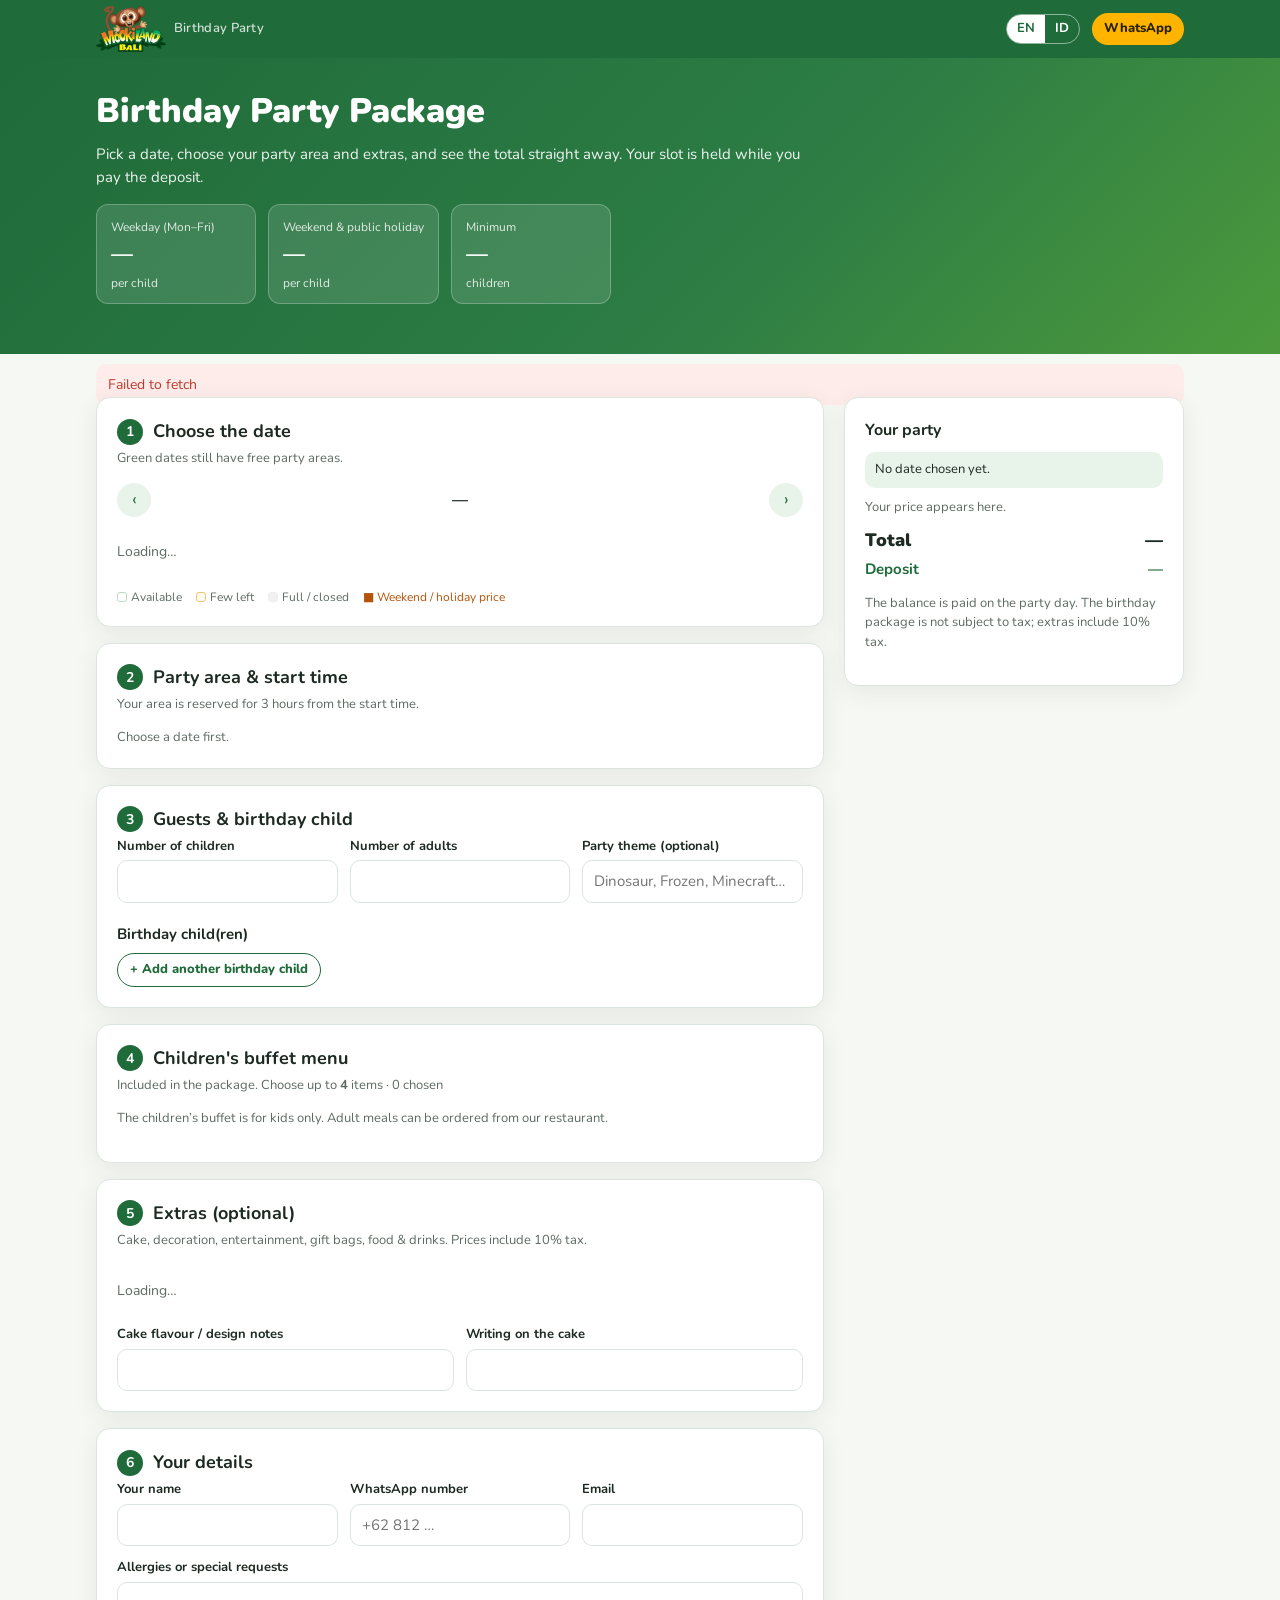
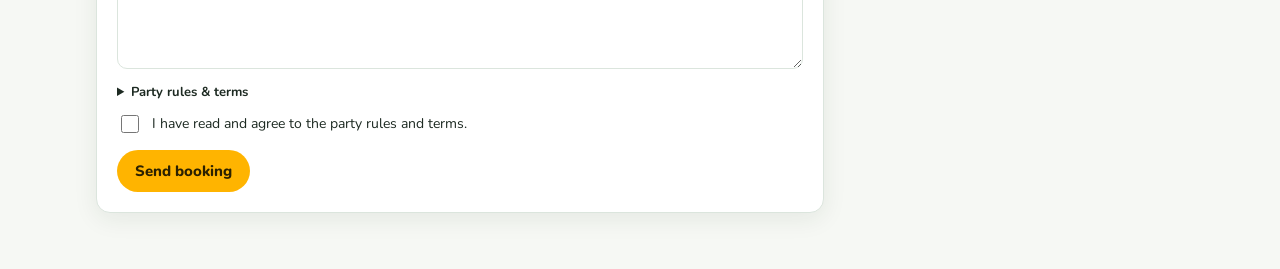
==== docs/index.html @ 391f984b "Admin: auto-draft invoice lines for legacy bookings from Google Form text (package, area, cake, deco" ====
<!doctype html>
<html lang="en">
<head>
<meta charset="utf-8">
<meta name="viewport" content="width=device-width, initial-scale=1">
<title>Mookiland Birthday Party – Booking</title>
<meta name="description" content="Book a birthday party at Mookiland Family Park, Bali.">
<link rel="preconnect" href="https://fonts.googleapis.com">
<link href="https://fonts.googleapis.com/css2?family=Nunito:wght@400;600;700;800;900&display=swap" rel="stylesheet">
<link rel="stylesheet" href="assets/style.css?v=8">
</head>
<body>
<div class="banner hidden" id="adminBanner">Mode admin – booking dicatat dengan sumber ADMIN, tanggal & jam bebas, WhatsApp tidak wajib.</div>
<header class="top">
  <div class="wrap">
    <div class="brand"><img class="logo" src="assets/logo.png" alt="Mookiland Bali"> <small data-i18n="brand_sub">Birthday Party</small></div>
    <div class="sp"></div>
    <div class="lang" role="group" aria-label="Language">
      <button type="button" data-lang="en" class="on">EN</button>
      <button type="button" data-lang="id">ID</button>
    </div>
    <a class="btn sun sm" id="waTop" target="_blank" rel="noopener" data-i18n="wa">WhatsApp</a>
  </div>
</header>

<section class="hero">
  <div class="wrap">
    <h1 data-i18n="hero_t">Birthday Party Package</h1>
    <p data-i18n="hero_p">Pick a date, choose your party area and extras, and see the total straight away. Your slot is held while you pay the deposit.</p>
    <div class="prices">
      <div class="price"><span data-i18n="weekday">Weekday (Mon–Fri)</span><b id="pWeekday">—</b><span data-i18n="per_child">per child</span></div>
      <div class="price"><span data-i18n="weekend">Weekend & public holiday</span><b id="pWeekend">—</b><span data-i18n="per_child">per child</span></div>
      <div class="price"><span data-i18n="min">Minimum</span><b id="pMin">—</b><span data-i18n="children">children</span></div>
    </div>
    <ul class="incl" id="incl"></ul>
  </div>
</section>

<main class="wrap">
  <div id="loadErr" class="err hidden"></div>
  <div class="layout" id="formArea">
    <form id="bookForm" novalidate>
      <section class="card hidden" id="s-type">
        <h2><span class="n">★</span><span>Jenis event (admin)</span></h2>
        <div class="evtype" id="evType">
          <button type="button" class="chip sel" data-ev="BIRTHDAY_PACKAGE">Birthday Package</button>
          <button type="button" class="chip" data-ev="BIRTHDAY_REGULAR_TICKET">Regular Ticket</button>
        </div>
        <p class="sub" id="evTypeSub" style="margin:10px 0 0">Paket birthday: harga per anak (minimum anak berlaku) + menu buffet anak.</p>
      </section>
      <section class="card" id="s-date">
        <h2><span class="n">1</span><span data-i18n="s1">Choose the date</span></h2>
        <p class="sub" id="s1sub" data-i18n="s1_sub">Green dates still have free party areas.</p>
        <div class="cal-head">
          <button type="button" class="cal-nav" id="calPrev" aria-label="Previous month">‹</button>
          <b id="calTitle">—</b>
          <button type="button" class="cal-nav" id="calNext" aria-label="Next month">›</button>
        </div>
        <div class="cal" id="cal"><div class="loading" data-i18n="loading">Loading…</div></div>
        <div class="legend">
          <span><i style="border-color:#b9dcbf"></i><span data-i18n="lg_free">Available</span></span>
          <span><i style="border-color:#f2c66d;background:#fffaf0"></i><span data-i18n="lg_few">Few left</span></span>
          <span><i style="border-color:#eee;background:#f1f1f1"></i><span data-i18n="lg_full">Full / closed</span></span>
          <span style="color:#b45309">■ <span data-i18n="lg_we">Weekend / holiday price</span></span>
        </div>
      </section>

      <section class="card" id="s-slot">
        <h2><span class="n">2</span><span data-i18n="s2">Party area & start time</span></h2>
        <p class="sub" data-i18n="s2_sub">Your area is reserved for 3 hours from the start time.</p>
        <div id="slots" class="slots"><div class="muted small" data-i18n="pick_date_first">Choose a date first.</div></div>
      </section>

      <section class="card" id="s-guests">
        <h2><span class="n">3</span><span data-i18n="s3">Guests & birthday child</span></h2>
        <div class="grid2">
          <div class="field"><label for="children" data-i18n="f_children">Number of children</label><input id="children" type="number" min="1" max="200" inputmode="numeric" required><span class="hint" id="minHint"></span></div>
          <div class="field"><label for="adults" data-i18n="f_adults">Number of adults</label><input id="adults" type="number" min="0" max="400" inputmode="numeric"><span class="hint" id="adultHint"></span></div>
          <div class="field"><label for="theme" data-i18n="f_theme">Party theme (optional)</label><input id="theme" maxlength="100" placeholder="Dinosaur, Frozen, Minecraft…"></div>
        </div>
        <h4 style="margin:16px 0 8px" data-i18n="f_bdkids">Birthday child(ren)</h4>
        <div id="kids"></div>
        <button type="button" class="btn ghost sm" id="addKid" data-i18n="add_kid">+ Add another birthday child</button>
      </section>

      <section class="card" id="s-menu">
        <h2><span class="n">4</span><span data-i18n="s4">Children's buffet menu</span></h2>
        <p class="sub"><span data-i18n="s4_sub">Included in the package. Choose up to</span> <b id="maxMenu">4</b> <span data-i18n="items">items</span> · <span id="menuCount">0</span> <span data-i18n="chosen">chosen</span></p>
        <div id="menu"></div>
        <p class="small muted" data-i18n="menu_note">The children's buffet is for kids only. Adult meals can be ordered from our restaurant.</p>
      </section>

      <section class="card" id="s-addons">
        <h2><span class="n">5</span><span data-i18n="s5">Extras (optional)</span></h2>
        <p class="sub" data-i18n="s5_sub">Cake, decoration, entertainment, gift bags, food & drinks. Prices include 10% tax.</p>
        <div id="addons"><div class="loading" data-i18n="loading">Loading…</div></div>
        <div id="customCake" class="cakebox hidden"></div>
        <div class="grid2" style="margin-top:8px">
          <div class="field" id="cakeDetailsField"><label for="cakeDetails" data-i18n="f_cake">Cake flavour / design notes</label><input id="cakeDetails" maxlength="300"></div>
          <div class="field"><label for="cakeWriting" data-i18n="f_writing">Writing on the cake</label><input id="cakeWriting" maxlength="120"></div>
        </div>
      </section>

      <section class="card" id="s-contact">
        <h2><span class="n">6</span><span data-i18n="s6">Your details</span></h2>
        <div class="grid2">
          <div class="field"><label for="contactName" data-i18n="f_name">Your name</label><input id="contactName" maxlength="100" autocomplete="name" required></div>
          <div class="field"><label for="whatsapp" data-i18n="f_wa">WhatsApp number</label><input id="whatsapp" maxlength="30" autocomplete="tel" inputmode="tel" placeholder="+62 812 …" required></div>
          <div class="field"><label for="email" data-i18n="f_email">Email</label><input id="email" type="email" maxlength="120" autocomplete="email"></div>
        </div>
        <div class="field" style="margin-top:12px"><label for="notes" data-i18n="f_notes">Allergies or special requests</label><textarea id="notes" rows="3" maxlength="1000"></textarea></div>
        <details style="margin:14px 0 10px" class="small">
          <summary style="cursor:pointer;font-weight:700" data-i18n="rules_t">Party rules & terms</summary>
          <ul class="muted" id="rules"></ul>
        </details>
        <label class="check"><input type="checkbox" id="agree"><span data-i18n="agree">I have read and agree to the party rules and terms.</span></label>
        <div id="formErr" class="err hidden"></div>
        <div style="margin-top:14px"><button class="btn sun" type="submit" id="submitBtn" data-i18n="submit">Send booking</button></div>
      </section>
    </form>

    <aside class="card summary" id="summary" aria-live="polite">
      <h3 data-i18n="sum_t">Your party</h3>
      <div class="sel-info" id="selInfo" data-i18n="sel_none">No date chosen yet.</div>
      <div class="lines" id="lines"><div class="muted small" data-i18n="sum_empty">Your price appears here.</div></div>
      <div class="tot"><span id="totalLabel" data-i18n="total">Total</span><span id="total">—</span></div>
      <div class="dep"><span><span data-i18n="deposit">Deposit</span> <span id="depPct"></span></span><span id="deposit">—</span></div>
      <div class="resto" id="resto" hidden></div>
      <div class="notes" id="qNotes"></div>
      <p class="small muted" data-i18n="sum_foot">The balance is paid on the party day. The birthday package is not subject to tax; extras include 10% tax.</p>
    </aside>
  </div>

  <section class="success hidden" id="success">
    <div class="card">
      <h2 data-i18n="ok_t">Booking sent – thank you!</h2>
      <p class="muted" data-i18n="ok_p">Your booking number:</p>
      <div class="bookno" id="okNo">—</div>
      <p id="okWhen"></p>
      <div class="okbox">
        <div class="line"><span data-i18n="total">Total</span><span id="okTotal">—</span></div>
        <div class="line"><b data-i18n="ok_dep">Deposit to pay</b><b id="okDep">—</b></div>
        <p class="small hidden" id="okCake" data-i18n="ok_cake">Your custom cake has a starting price. We will send you the final price once our cake maker has reviewed your design.</p>
        <p class="small"><span data-i18n="ok_hold">Please pay the deposit before</span> <b id="okHold">—</b> <span data-i18n="ok_hold2">to keep your slot.</span></p>
        <div class="bank" id="okBank"></div>
      </div>
      <p class="small muted" data-i18n="ok_mail">We have emailed your confirmation (check your spam folder too). Send the transfer receipt with your booking number on WhatsApp.</p>
      <p><a class="btn sun" id="okWa" target="_blank" rel="noopener" data-i18n="ok_wa">Send booking no. on WhatsApp</a> <a class="btn ghost" href="" id="okNew" data-i18n="ok_new">Make another booking</a></p>
    </div>
  </section>
</main>

<div class="mobilebar" id="mobilebar">
  <div class="t"><span id="mbTotal">—</span><small><span data-i18n="deposit">Deposit</span> <span id="mbDep">—</span></small></div>
  <a href="#summary" class="btn ghost sm" data-i18n="details">Details</a>
</div>

<script src="config.js?v=8"></script>
<script src="assets/common.js?v=8"></script>
<script src="assets/book.js?v=8"></script>
</body>
</html>
---- docs/assets/style.css ----
:root {
  --green: #1f6b3a; --green-2: #2f8a4e; --green-soft: #e8f3ea; --leaf: #8cc63f;
  --sun: #ffb400; --ink: #1d2a22; --muted: #5d6b62; --line: #dbe5dd; --bg: #f6f8f4; --card: #ffffff;
  --bad: #c0392b; --warn: #b7791f; --ok: #1f7a43; --radius: 14px; --shadow: 0 6px 24px rgba(20, 50, 30, .08);
  --font: "Nunito", system-ui, -apple-system, "Segoe UI", Roboto, sans-serif;
}
* { box-sizing: border-box; }
html, body { margin: 0; padding: 0; }
body { font-family: var(--font); color: var(--ink); background: var(--bg); font-size: 15px; line-height: 1.5; -webkit-font-smoothing: antialiased; }
a { color: var(--green); }
button, input, select, textarea { font: inherit; color: inherit; }
.hidden { display: none !important; }
.wrap { max-width: 1120px; margin: 0 auto; padding: 0 16px; }

/* top bar */
.top { background: var(--green); color: #fff; position: sticky; top: 0; z-index: 30; }
.top .wrap { display: flex; align-items: center; gap: 12px; min-height: 58px; }
.brand { font-weight: 900; font-size: 19px; letter-spacing: .3px; display: flex; align-items: center; gap: 8px; }
.brand small { font-weight: 600; opacity: .8; font-size: 13px; }
.brand .logo { height: 46px; width: auto; display: block; }
.top .sp { flex: 1; }
.lang { display: inline-flex; border: 1px solid rgba(255,255,255,.5); border-radius: 999px; overflow: hidden; }
.lang button { background: none; border: 0; color: #fff; padding: 4px 10px; cursor: pointer; font-weight: 700; font-size: 13px; }
.lang button.on { background: #fff; color: var(--green); }
.btn { display: inline-flex; align-items: center; justify-content: center; gap: 6px; border: 0; border-radius: 999px; padding: 10px 18px; font-weight: 800; cursor: pointer; text-decoration: none; background: var(--green); color: #fff; }
.btn:hover { background: var(--green-2); }
.btn.sun { background: var(--sun); color: #2b2100; }
.btn.ghost { background: transparent; color: var(--green); border: 1.5px solid var(--green); }
.btn.light { background: #fff; color: var(--green); }
.btn.sm { padding: 6px 12px; font-size: 13px; }
.btn.danger { background: #fff; color: var(--bad); border: 1.5px solid var(--bad); }
.btn[disabled] { opacity: .5; cursor: not-allowed; }

/* hero */
.hero { background: linear-gradient(135deg, var(--green) 0%, #2d7d45 60%, #4c9a3c 100%); color: #fff; padding: 28px 0 36px; }
.hero h1 { margin: 0 0 6px; font-size: clamp(24px, 4vw, 34px); font-weight: 900; }
.hero p { margin: 0; opacity: .92; max-width: 720px; }
.prices { display: flex; gap: 12px; flex-wrap: wrap; margin-top: 16px; }
.price { background: rgba(255,255,255,.12); border: 1px solid rgba(255,255,255,.25); border-radius: 12px; padding: 10px 14px; min-width: 160px; }
.price b { display: block; font-size: 22px; }
.price span { font-size: 12px; opacity: .85; }
.incl { margin: 14px 0 0; padding: 0; list-style: none; display: flex; flex-wrap: wrap; gap: 6px 14px; font-size: 13px; opacity: .95; }
.incl li::before { content: "✓ "; color: var(--leaf); font-weight: 900; }

/* layout */
.layout { display: grid; grid-template-columns: minmax(0, 1fr) 340px; gap: 20px; margin: -18px auto 40px; align-items: start; }
@media (max-width: 900px) { .layout { grid-template-columns: 1fr; margin-bottom: 110px; } }
.card { background: var(--card); border-radius: var(--radius); box-shadow: var(--shadow); padding: 20px; margin-bottom: 16px; border: 1px solid var(--line); }
.card h2 { margin: 0 0 4px; font-size: 18px; display: flex; align-items: center; gap: 10px; }
.card h2 .n { background: var(--green); color: #fff; width: 26px; height: 26px; border-radius: 50%; display: inline-grid; place-items: center; font-size: 14px; flex: none; }
.card .sub { color: var(--muted); font-size: 13px; margin: 0 0 14px; }
.muted { color: var(--muted); }
.small { font-size: 13px; }

/* calendar */
.cal-head { display: flex; align-items: center; justify-content: space-between; margin-bottom: 8px; }
.cal-head b { font-size: 16px; }
.cal-nav { background: var(--green-soft); border: 0; width: 34px; height: 34px; border-radius: 50%; cursor: pointer; font-size: 18px; color: var(--green); }
.cal { display: grid; grid-template-columns: repeat(7, 1fr); gap: 6px; }
.cal .dow { text-align: center; font-size: 12px; color: var(--muted); font-weight: 700; }
.day { border: 1.5px solid var(--line); background: #fff; border-radius: 10px; padding: 6px 2px; text-align: center; cursor: pointer; min-height: 52px; display: flex; flex-direction: column; justify-content: center; }
.day .d { font-weight: 800; }
.day .f { font-size: 10.5px; color: var(--muted); }
.day.we .d { color: #b45309; }
.day.free { border-color: #b9dcbf; }
.day.few { border-color: #f2c66d; background: #fffaf0; }
.day.full, .day.past { background: #f1f1f1; color: #aaa; cursor: not-allowed; border-color: #eee; }
.day.full .f, .day.past .f { color: #aaa; }
.day.sel { background: var(--green); color: #fff; border-color: var(--green); }
.day.sel .f, .day.sel.we .d { color: #fff; }
.day.blank { visibility: hidden; }
.legend { display: flex; gap: 14px; flex-wrap: wrap; font-size: 12px; color: var(--muted); margin-top: 10px; }
.legend i { display: inline-block; width: 10px; height: 10px; border-radius: 3px; margin-right: 4px; vertical-align: -1px; border: 1.5px solid; }

/* slots */
.slots { display: grid; grid-template-columns: repeat(auto-fill, minmax(220px, 1fr)); gap: 10px; }
.slot { border: 1.5px solid var(--line); border-radius: 12px; padding: 12px; cursor: pointer; background: #fff; text-align: left; }
.slot b { display: block; }
.slot .meta { font-size: 12.5px; color: var(--muted); }
.slot.sel { border-color: var(--green); background: var(--green-soft); box-shadow: inset 0 0 0 1px var(--green); }
.slot.off { opacity: .45; cursor: not-allowed; background: #f6f6f6; }
.times { display: flex; gap: 6px; flex-wrap: wrap; margin-top: 8px; }
.chip { border: 1.5px solid var(--line); background: #fff; border-radius: 999px; padding: 5px 12px; cursor: pointer; font-weight: 700; font-size: 13px; }
.chip.sel { background: var(--green); color: #fff; border-color: var(--green); }

/* form */
.grid2 { display: grid; grid-template-columns: repeat(auto-fit, minmax(200px, 1fr)); gap: 12px; }
.field { display: flex; flex-direction: column; gap: 4px; }
.field label { font-size: 13px; font-weight: 700; }
.field input, .field select, .field textarea { border: 1.5px solid var(--line); border-radius: 10px; padding: 9px 11px; background: #fff; width: 100%; }
.field input:focus, .field select:focus, .field textarea:focus { outline: none; border-color: var(--green-2); box-shadow: 0 0 0 3px rgba(47,138,78,.15); }
.field .hint { font-size: 12px; color: var(--muted); }
.kid { display: grid; grid-template-columns: 1.4fr 1fr .6fr auto; gap: 8px; align-items: end; margin-bottom: 8px; }
@media (max-width: 560px) { .kid { grid-template-columns: 1fr 1fr; } }
.x { border: 0; background: #fbeaea; color: var(--bad); width: 34px; height: 38px; border-radius: 10px; cursor: pointer; font-weight: 900; }
.check { display: flex; gap: 10px; align-items: flex-start; font-size: 14px; }
.check input { width: 18px; height: 18px; margin-top: 2px; accent-color: var(--green); }

/* menu chips */
.menu-grp { margin-bottom: 10px; }
.menu-grp h4 { margin: 0 0 6px; font-size: 13px; color: var(--muted); text-transform: uppercase; letter-spacing: .5px; }
.menu { display: flex; flex-wrap: wrap; gap: 8px; }
.menu .chip.dis { opacity: .4; cursor: not-allowed; }

/* add-ons */
.cat { border: 1.5px solid var(--line); border-radius: 12px; margin-bottom: 10px; overflow: hidden; }
.cat > summary { list-style: none; cursor: pointer; padding: 12px 14px; font-weight: 800; display: flex; align-items: center; gap: 8px; background: #fafcf9; }
.cat > summary::-webkit-details-marker { display: none; }
.cat > summary::after { content: "▾"; margin-left: auto; color: var(--muted); }
.cat[open] > summary::after { content: "▴"; }
.cat .cnt { background: var(--green); color: #fff; border-radius: 999px; font-size: 11px; padding: 1px 8px; }
.items { padding: 6px 14px 12px; }
.item { display: grid; grid-template-columns: 1fr auto; gap: 8px; align-items: center; padding: 10px 0; border-bottom: 1px dashed var(--line); }
.item:last-child { border-bottom: 0; }
.item b { font-size: 14.5px; }
.item .d { font-size: 12.5px; color: var(--muted); }
.item .p { font-size: 13px; font-weight: 800; color: var(--green); }
.qty { display: inline-flex; align-items: center; border: 1.5px solid var(--line); border-radius: 999px; overflow: hidden; }
.qty button { border: 0; background: #fff; width: 32px; height: 32px; cursor: pointer; font-weight: 900; color: var(--green); font-size: 16px; }
.qty input { width: 44px; border: 0; text-align: center; font-weight: 800; -moz-appearance: textfield; }
.qty input::-webkit-outer-spin-button, .qty input::-webkit-inner-spin-button { -webkit-appearance: none; }
.item.on { background: var(--green-soft); margin: 0 -14px; padding-left: 14px; padding-right: 14px; }

/* summary */
.summary { position: sticky; top: 74px; }
.summary h3 { margin: 0 0 10px; font-size: 16px; }
.lines { font-size: 13.5px; }
.line { display: flex; justify-content: space-between; gap: 10px; padding: 5px 0; border-bottom: 1px dashed var(--line); }
.line span:last-child { white-space: nowrap; font-variant-numeric: tabular-nums; }
.line small { display: block; color: var(--muted); font-size: 11.5px; }
.tot { display: flex; justify-content: space-between; font-weight: 900; font-size: 18px; margin-top: 10px; }
.dep { display: flex; justify-content: space-between; font-weight: 700; color: var(--green); margin-top: 4px; }
.notes { font-size: 12px; color: var(--warn); margin-top: 8px; }
.sel-info { font-size: 13px; background: var(--green-soft); border-radius: 10px; padding: 8px 10px; margin-bottom: 10px; }
.mobilebar { display: none; }
@media (max-width: 900px) {
  .summary { position: static; }
  .mobilebar { display: flex; position: fixed; left: 0; right: 0; bottom: 0; background: #fff; border-top: 1px solid var(--line); padding: 10px 16px; gap: 10px; align-items: center; z-index: 40; box-shadow: 0 -4px 18px rgba(0,0,0,.06); }
  .mobilebar .t { flex: 1; font-weight: 900; }
  .mobilebar .t small { display: block; font-weight: 600; color: var(--muted); font-size: 12px; }
}
.err { background: #fdecea; color: var(--bad); border-radius: 10px; padding: 10px 12px; font-size: 14px; margin: 10px 0; }
.okbox { background: var(--green-soft); border-radius: 12px; padding: 14px; }
.banner { background: #fff4d6; color: #6b4c00; padding: 8px 0; font-size: 13px; font-weight: 700; text-align: center; }
.spin { display: inline-block; width: 16px; height: 16px; border: 2.5px solid rgba(255,255,255,.5); border-top-color: #fff; border-radius: 50%; animation: sp .8s linear infinite; vertical-align: -3px; }
@keyframes sp { to { transform: rotate(360deg); } }
.loading { color: var(--muted); font-size: 14px; padding: 16px 0; }

/* success */
.success { max-width: 720px; margin: 24px auto 60px; }
.success h2 { font-size: 24px; margin: 0 0 6px; }
.bookno { font-size: 28px; font-weight: 900; color: var(--green); letter-spacing: .5px; }
.bank { white-space: pre-line; background: #fff; border: 1.5px dashed var(--green-2); border-radius: 12px; padding: 12px 14px; font-weight: 700; }
@media (max-width: 560px) {
  .brand small { display: none; }
  .top .wrap { gap: 8px; }
  .lang button { padding: 4px 8px; }
  .top .btn.sm { padding: 6px 10px; }
  .prices .price { min-width: 0; flex: 1 1 140px; }
}

/* custom cake */
.cakebox { border: 1.5px solid #f2c66d; background: #fffaf0; border-radius: 12px; padding: 16px; margin-top: 12px; }
.cakebox h4 { margin: 0 0 4px; font-size: 16px; }
.cakebox .lead { margin: 0 0 12px; font-size: 13px; color: var(--muted); }
.cakebox .seg { display: flex; flex-wrap: wrap; gap: 8px; margin-bottom: 12px; }
.cakebox select, .cakebox textarea { width: 100%; }
.cakebox .grid2 { margin-top: 0; }
.cakebox .photo { display: flex; align-items: center; gap: 12px; flex-wrap: wrap; margin-top: 4px; }
.cakebox .photo img { width: 88px; height: 88px; object-fit: cover; border-radius: 10px; border: 1px solid var(--line); }
.cakebox .photo input[type=file] { max-width: 100%; }

/* add-on yang dibayar di restoran (info saja, tidak masuk total) */
.resto { margin-top: 12px; padding: 8px 10px; border: 1px dashed var(--line); border-radius: 10px; background: rgba(0,0,0,.02); }
.resto[hidden] { display: none; }
.resto-h { font-weight: 600; font-size: 13.5px; margin-bottom: 4px; }
.resto-h small { display: block; font-weight: 400; color: var(--muted); font-size: 11.5px; }
.resto .line { color: var(--muted); }
.resto .line:last-child { border-bottom: 0; }
.resto-tot { font-weight: 600; }
.resto-note { margin: 8px 14px 4px; font-size: 12px; color: var(--muted); }
.tag-resto { display: inline-block; margin-left: 4px; padding: 1px 7px; border-radius: 999px; font-size: 11px; background: #fff3d6; color: #7a5600; vertical-align: 1px; }

.evtype { display: flex; flex-wrap: wrap; gap: 8px; }
.evtype .chip { padding: 8px 16px; font-size: 14px; }
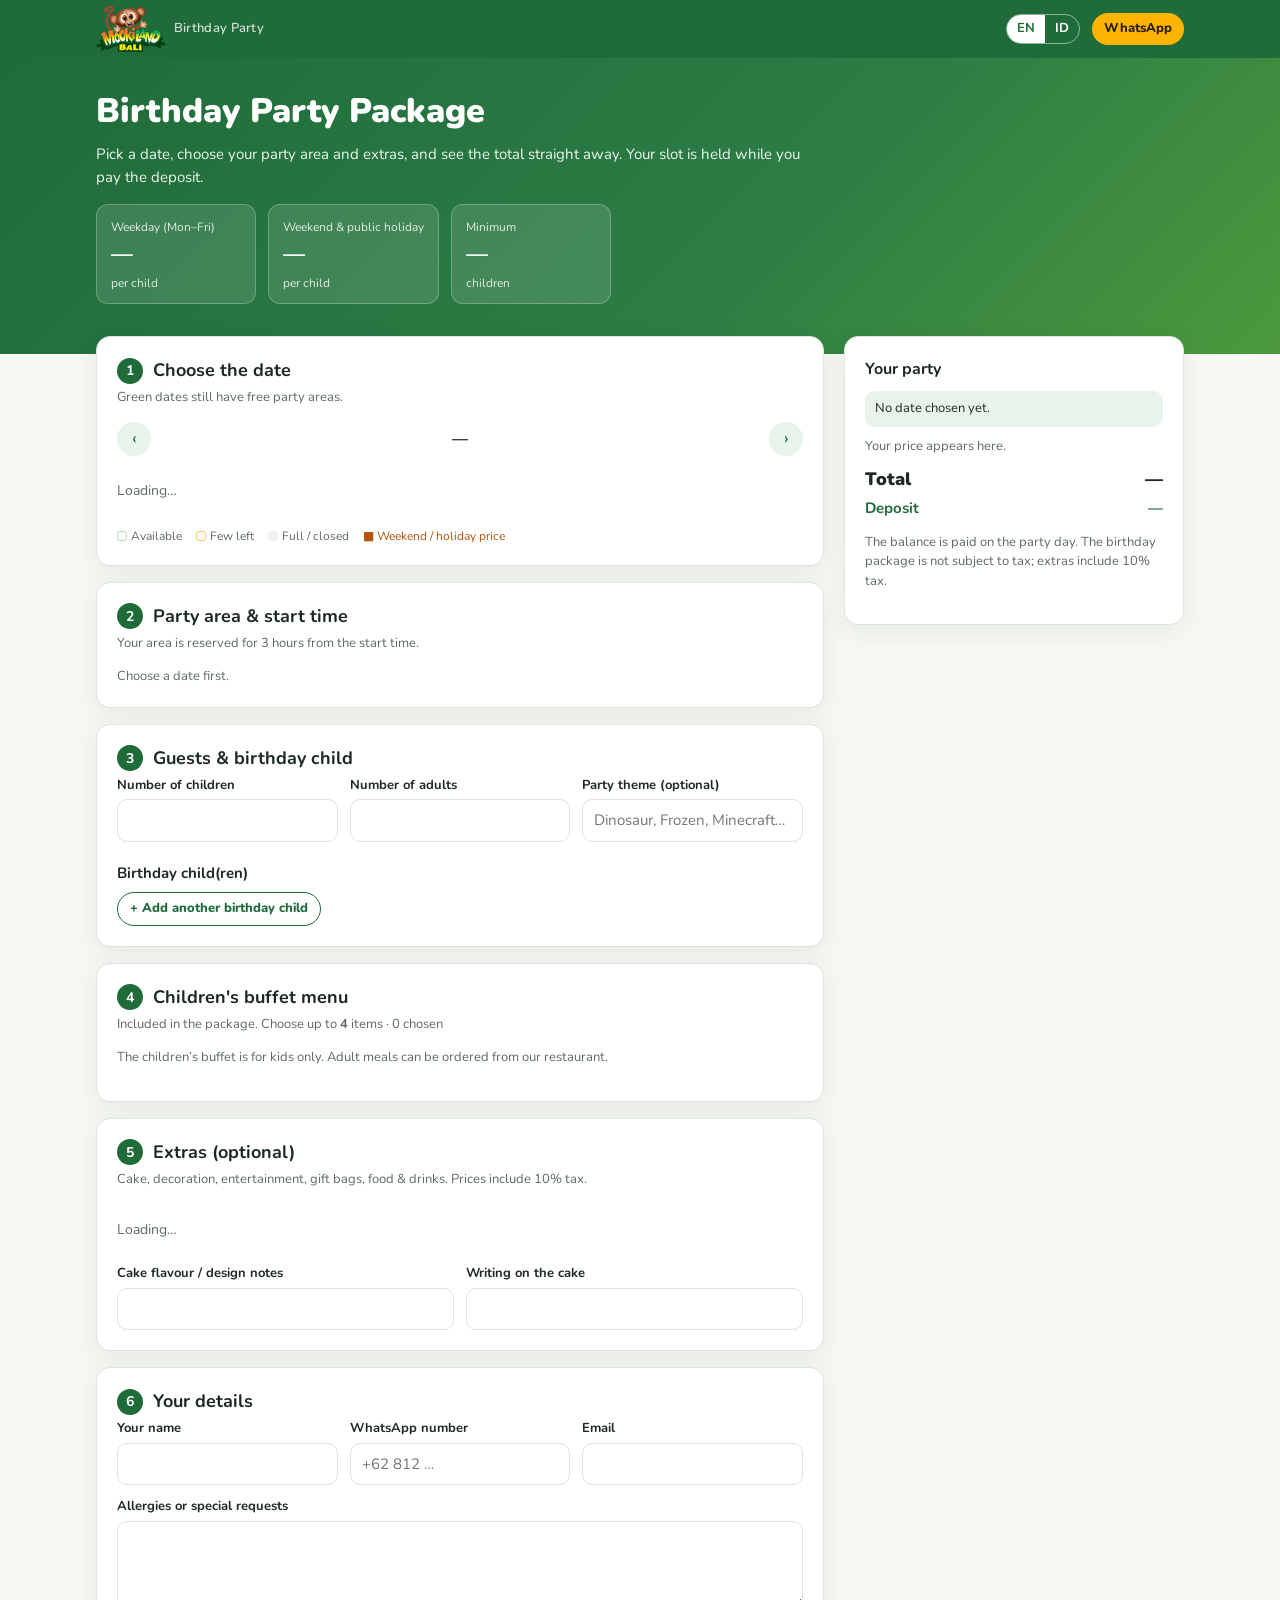
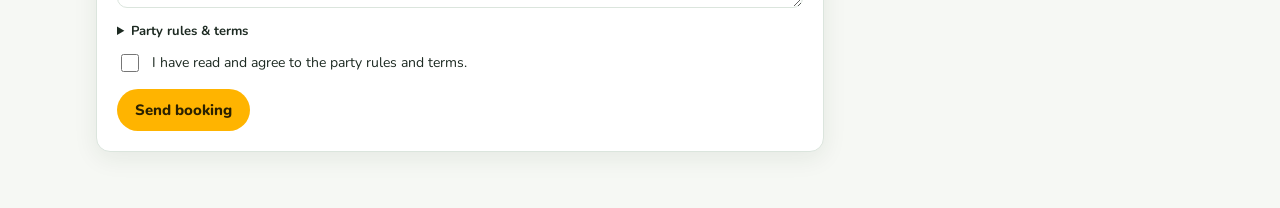
==== commit a06e38f7: "Admin: per-item notes in invoice editor (cake flavour/writing) synced to cake columns; friendly netw" ====
--- a/docs/index.html
+++ b/docs/index.html
@@ -7,7 +7,7 @@
 <meta name="description" content="Book a birthday party at Mookiland Family Park, Bali.">
 <link rel="preconnect" href="https://fonts.googleapis.com">
 <link href="https://fonts.googleapis.com/css2?family=Nunito:wght@400;600;700;800;900&display=swap" rel="stylesheet">
-<link rel="stylesheet" href="assets/style.css?v=8">
+<link rel="stylesheet" href="assets/style.css?v=9">
 </head>
 <body>
 <div class="banner hidden" id="adminBanner">Mode admin – booking dicatat dengan sumber ADMIN, tanggal & jam bebas, WhatsApp tidak wajib.</div>
@@ -155,8 +155,8 @@
   <a href="#summary" class="btn ghost sm" data-i18n="details">Details</a>
 </div>
 
-<script src="config.js?v=8"></script>
-<script src="assets/common.js?v=8"></script>
-<script src="assets/book.js?v=8"></script>
+<script src="config.js?v=9"></script>
+<script src="assets/common.js?v=9"></script>
+<script src="assets/book.js?v=9"></script>
 </body>
 </html>
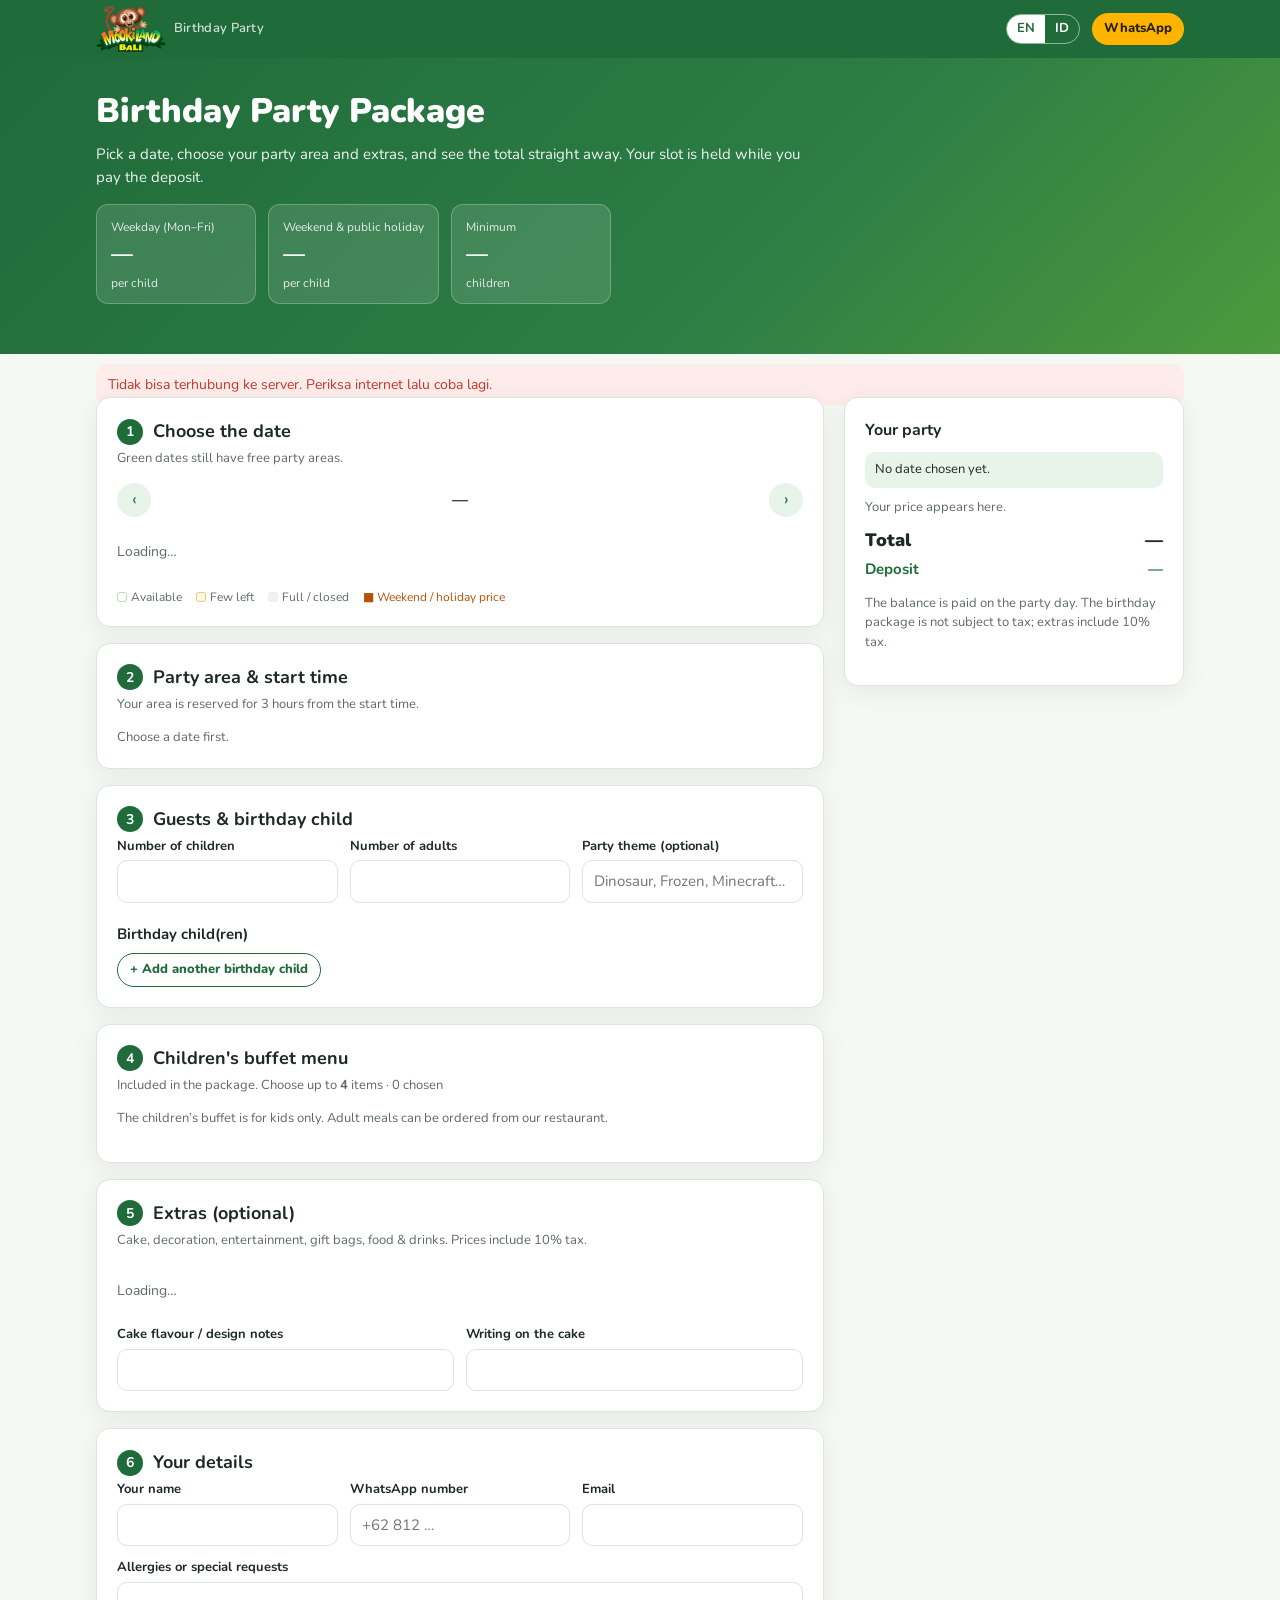
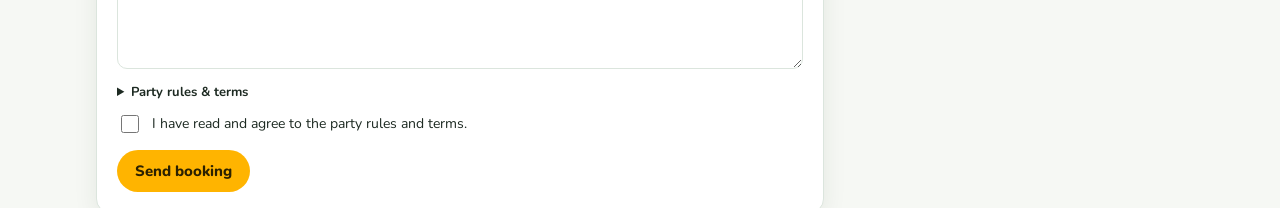
==== commit b9f4ed49: "Admin: one 'DP dibayar' box (empty until a deposit is paid), other payments shown separately, overpa" ====
--- a/docs/index.html
+++ b/docs/index.html
@@ -7,7 +7,7 @@
 <meta name="description" content="Book a birthday party at Mookiland Family Park, Bali.">
 <link rel="preconnect" href="https://fonts.googleapis.com">
 <link href="https://fonts.googleapis.com/css2?family=Nunito:wght@400;600;700;800;900&display=swap" rel="stylesheet">
-<link rel="stylesheet" href="assets/style.css?v=9">
+<link rel="stylesheet" href="assets/style.css?v=12">
 </head>
 <body>
 <div class="banner hidden" id="adminBanner">Mode admin – booking dicatat dengan sumber ADMIN, tanggal & jam bebas, WhatsApp tidak wajib.</div>
@@ -155,8 +155,8 @@
   <a href="#summary" class="btn ghost sm" data-i18n="details">Details</a>
 </div>
 
-<script src="config.js?v=9"></script>
-<script src="assets/common.js?v=9"></script>
-<script src="assets/book.js?v=9"></script>
+<script src="config.js?v=12"></script>
+<script src="assets/common.js?v=12"></script>
+<script src="assets/book.js?v=12"></script>
 </body>
 </html>
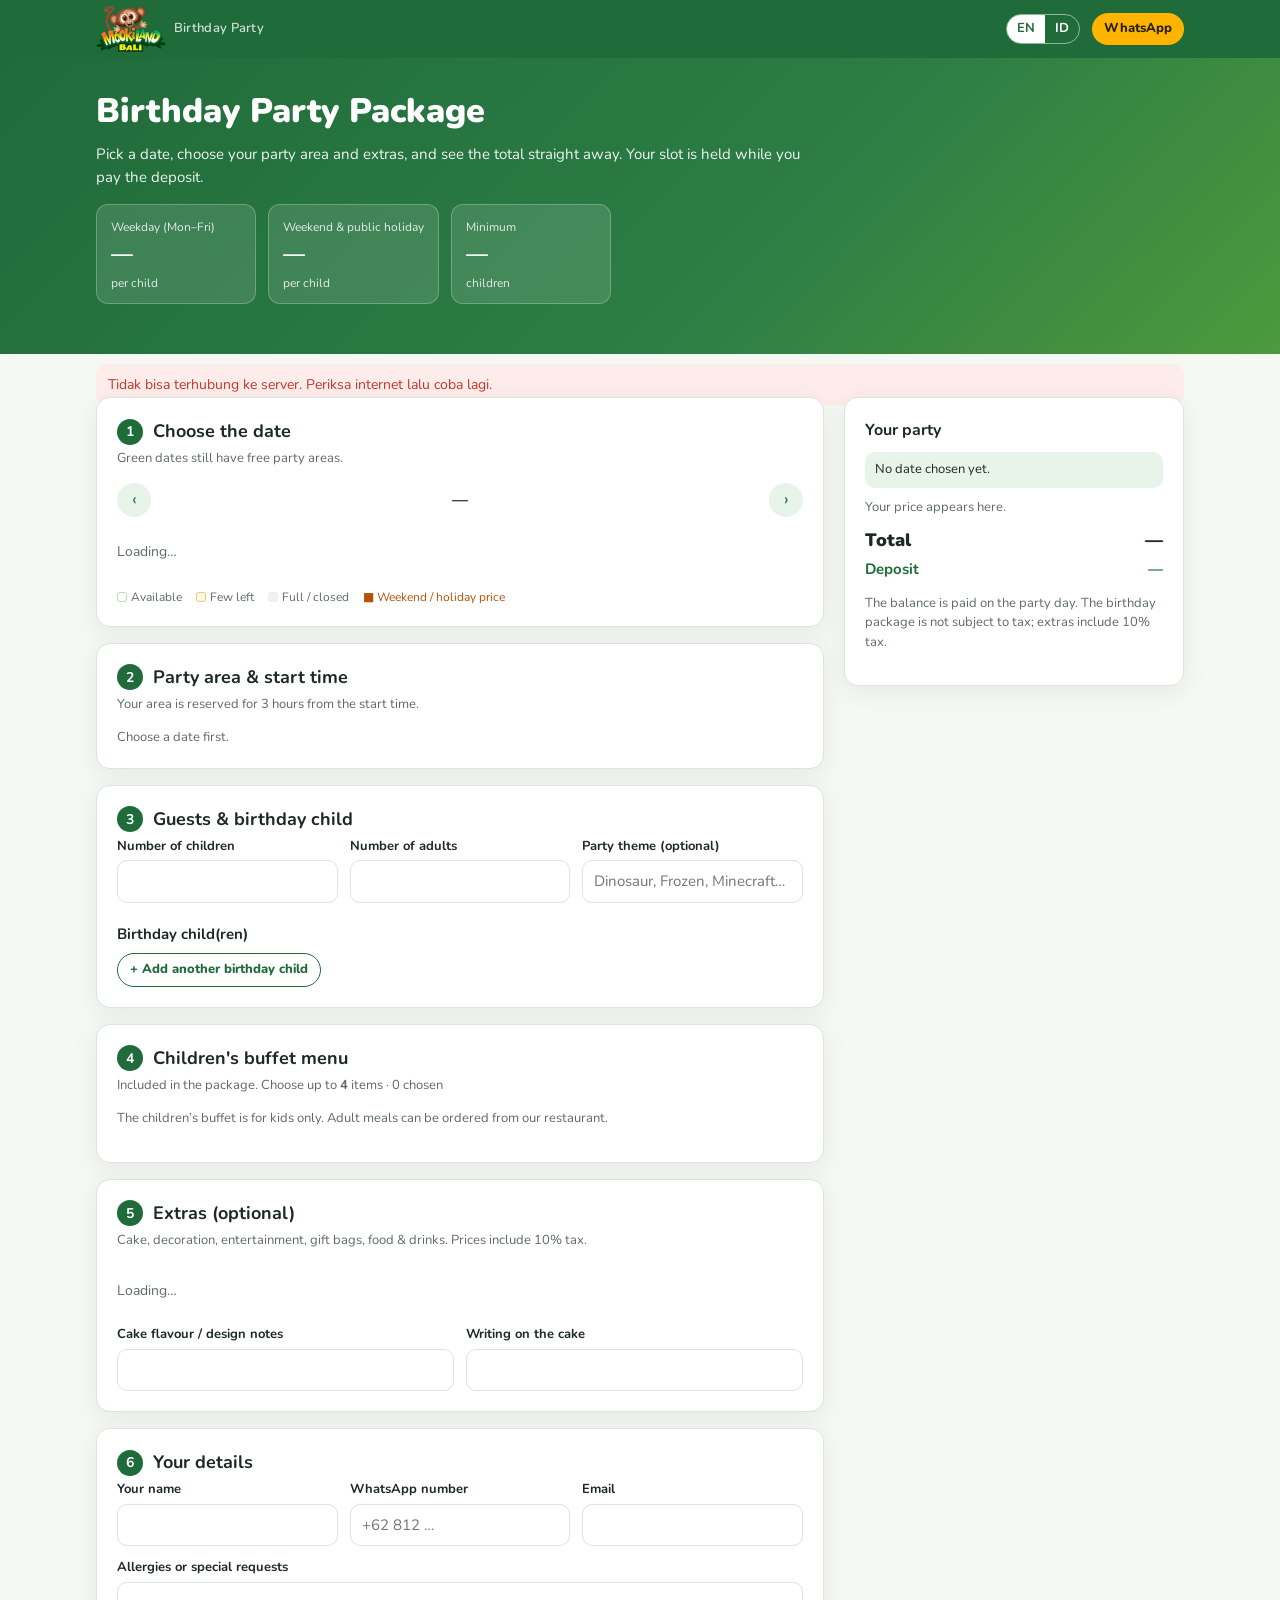
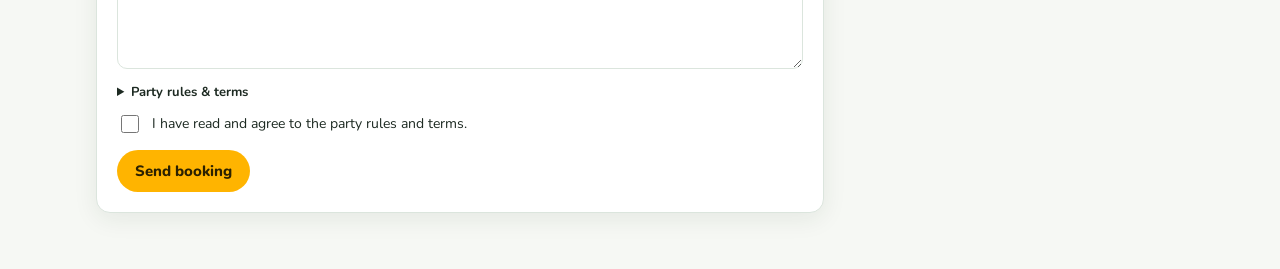
==== commit b24a7dfc: "Admin: invoice preview dialog (fast HTML preview, PDF fallback) with download and send Co-Authored-B" ====
--- a/docs/index.html
+++ b/docs/index.html
@@ -7,7 +7,7 @@
 <meta name="description" content="Book a birthday party at Mookiland Family Park, Bali.">
 <link rel="preconnect" href="https://fonts.googleapis.com">
 <link href="https://fonts.googleapis.com/css2?family=Nunito:wght@400;600;700;800;900&display=swap" rel="stylesheet">
-<link rel="stylesheet" href="assets/style.css?v=12">
+<link rel="stylesheet" href="assets/style.css?v=14">
 </head>
 <body>
 <div class="banner hidden" id="adminBanner">Mode admin – booking dicatat dengan sumber ADMIN, tanggal & jam bebas, WhatsApp tidak wajib.</div>
@@ -155,8 +155,8 @@
   <a href="#summary" class="btn ghost sm" data-i18n="details">Details</a>
 </div>
 
-<script src="config.js?v=12"></script>
-<script src="assets/common.js?v=12"></script>
-<script src="assets/book.js?v=12"></script>
+<script src="config.js?v=14"></script>
+<script src="assets/common.js?v=14"></script>
+<script src="assets/book.js?v=14"></script>
 </body>
 </html>
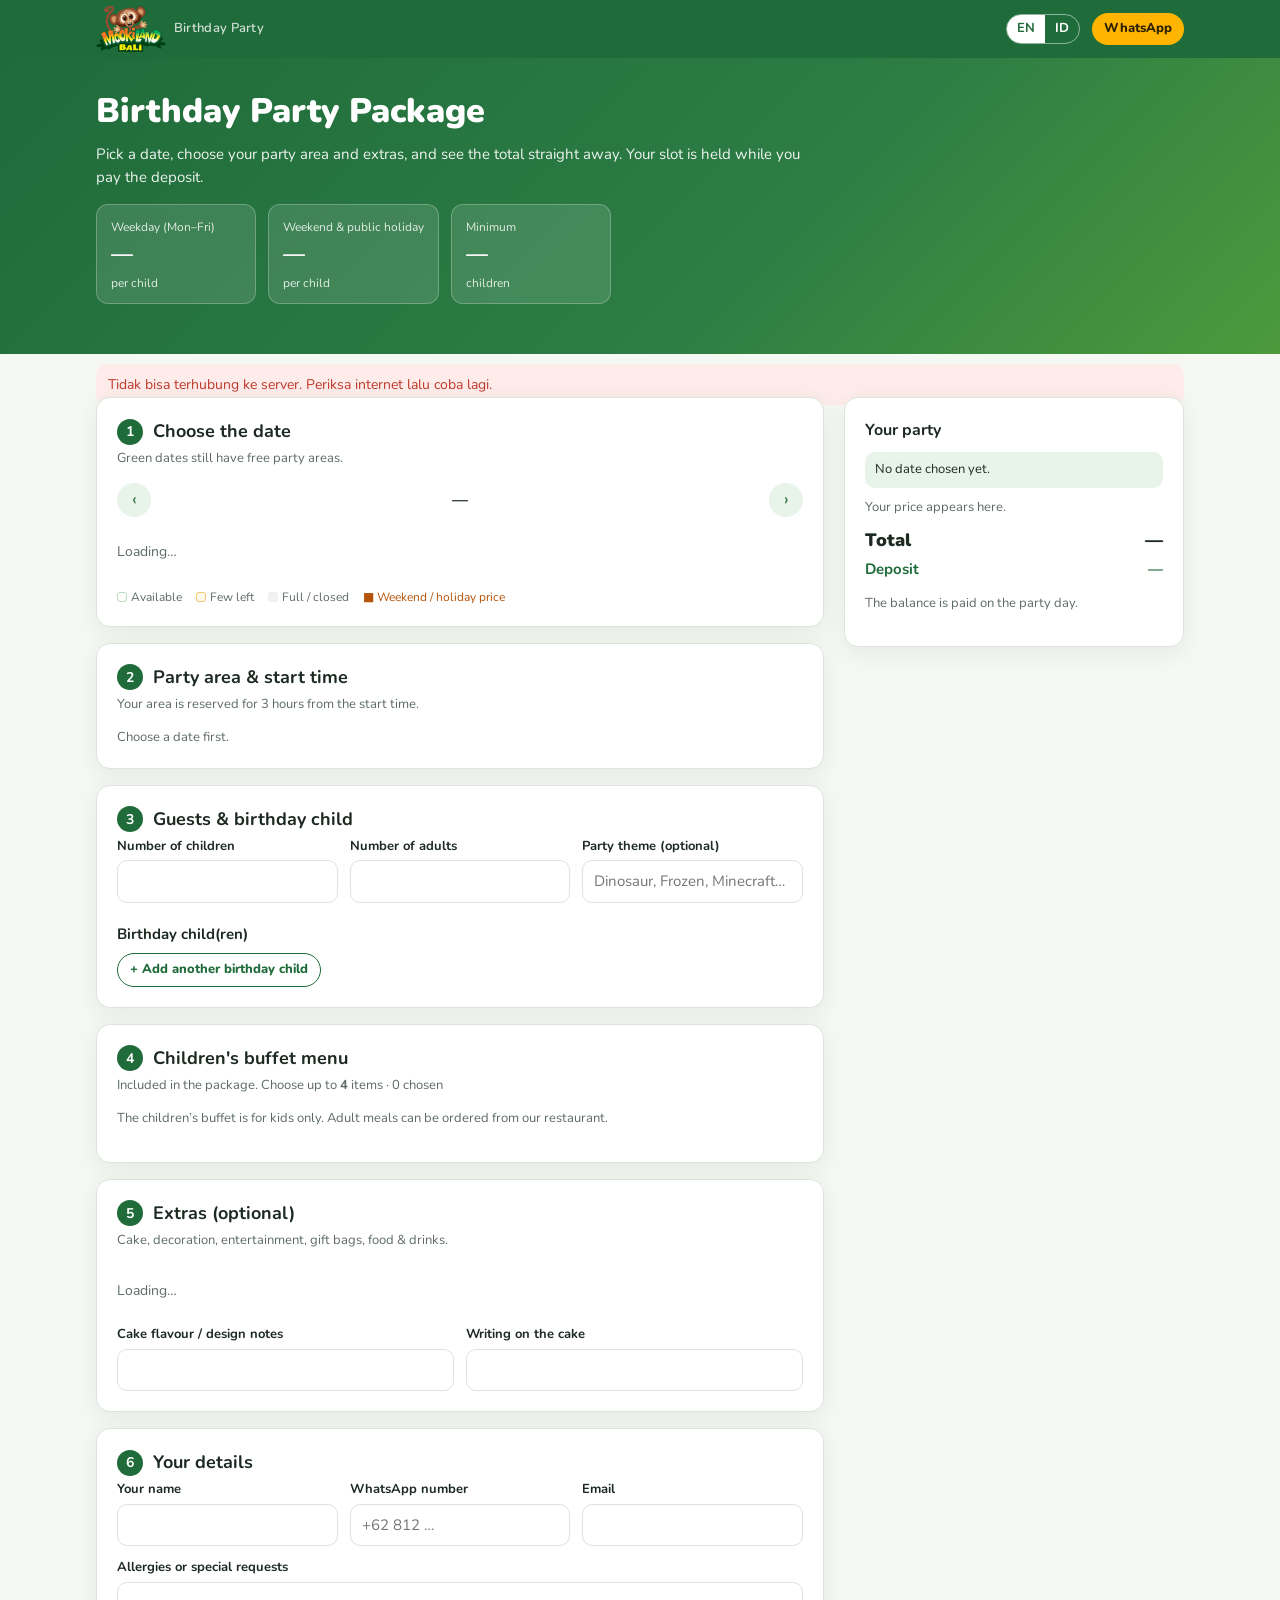
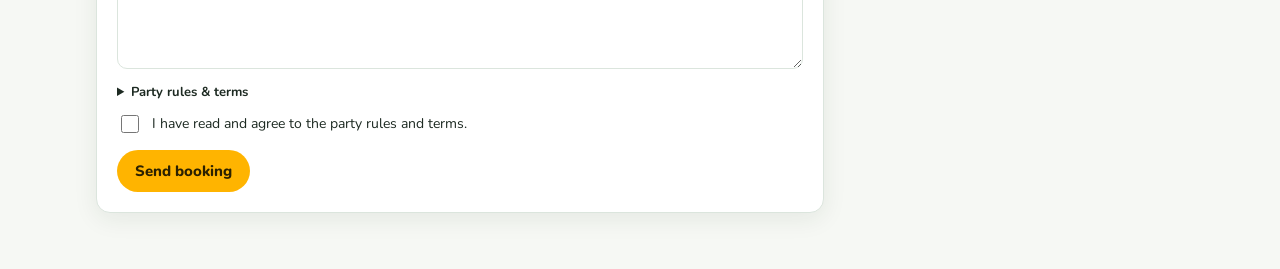
==== commit 7d634c74: "Remove tax sentences from invoice, emails and booking form; invoice notes show only the kids' buffet" ====
--- a/docs/index.html
+++ b/docs/index.html
@@ -7,7 +7,7 @@
 <meta name="description" content="Book a birthday party at Mookiland Family Park, Bali.">
 <link rel="preconnect" href="https://fonts.googleapis.com">
 <link href="https://fonts.googleapis.com/css2?family=Nunito:wght@400;600;700;800;900&display=swap" rel="stylesheet">
-<link rel="stylesheet" href="assets/style.css?v=14">
+<link rel="stylesheet" href="assets/style.css?v=15">
 </head>
 <body>
 <div class="banner hidden" id="adminBanner">Mode admin – booking dicatat dengan sumber ADMIN, tanggal & jam bebas, WhatsApp tidak wajib.</div>
@@ -92,7 +92,7 @@
 
       <section class="card" id="s-addons">
         <h2><span class="n">5</span><span data-i18n="s5">Extras (optional)</span></h2>
-        <p class="sub" data-i18n="s5_sub">Cake, decoration, entertainment, gift bags, food & drinks. Prices include 10% tax.</p>
+        <p class="sub" data-i18n="s5_sub">Cake, decoration, entertainment, gift bags, food & drinks.</p>
         <div id="addons"><div class="loading" data-i18n="loading">Loading…</div></div>
         <div id="customCake" class="cakebox hidden"></div>
         <div class="grid2" style="margin-top:8px">
@@ -127,7 +127,7 @@
       <div class="dep"><span><span data-i18n="deposit">Deposit</span> <span id="depPct"></span></span><span id="deposit">—</span></div>
       <div class="resto" id="resto" hidden></div>
       <div class="notes" id="qNotes"></div>
-      <p class="small muted" data-i18n="sum_foot">The balance is paid on the party day. The birthday package is not subject to tax; extras include 10% tax.</p>
+      <p class="small muted" data-i18n="sum_foot">The balance is paid on the party day.</p>
     </aside>
   </div>
 
@@ -155,8 +155,8 @@
   <a href="#summary" class="btn ghost sm" data-i18n="details">Details</a>
 </div>
 
-<script src="config.js?v=14"></script>
-<script src="assets/common.js?v=14"></script>
-<script src="assets/book.js?v=14"></script>
+<script src="config.js?v=15"></script>
+<script src="assets/common.js?v=15"></script>
+<script src="assets/book.js?v=15"></script>
 </body>
 </html>
